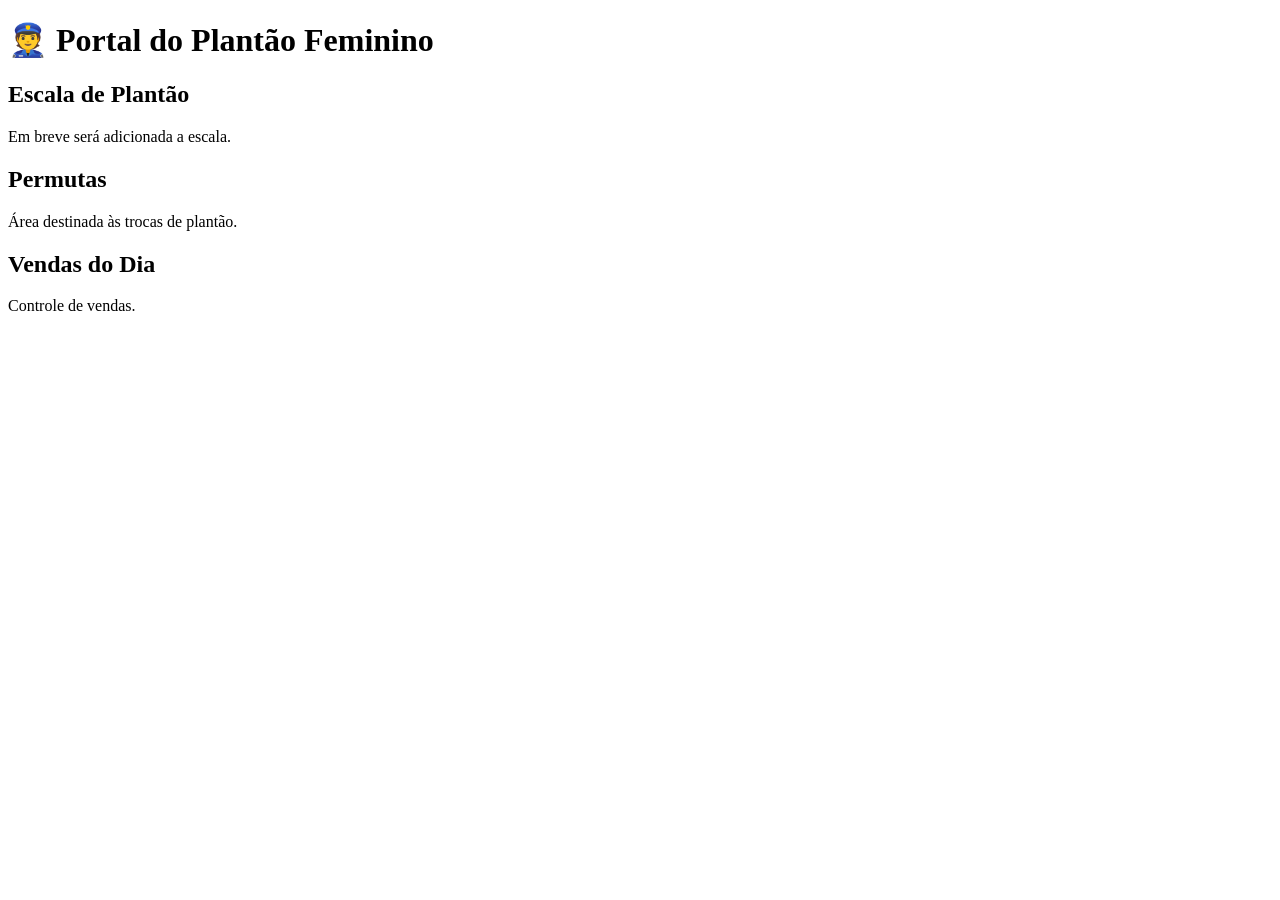
==== index.html @ c3fa6cb5 "Create index.html" ====
<!DOCTYPE html>
<html lang="pt-BR">
<head>
    <meta charset="UTF-8">
    <meta name="viewport" content="width=device-width, initial-scale=1.0">
    <title>Portal do Plantão Feminino</title>
</head>

<body>

    <h1>👮 Portal do Plantão Feminino</h1>

    <h2>Escala de Plantão</h2>
    <p>Em breve será adicionada a escala.</p>

    <h2>Permutas</h2>
    <p>Área destinada às trocas de plantão.</p>

    <h2>Vendas do Dia</h2>
    <p>Controle de vendas.</p>

</body>
</html>
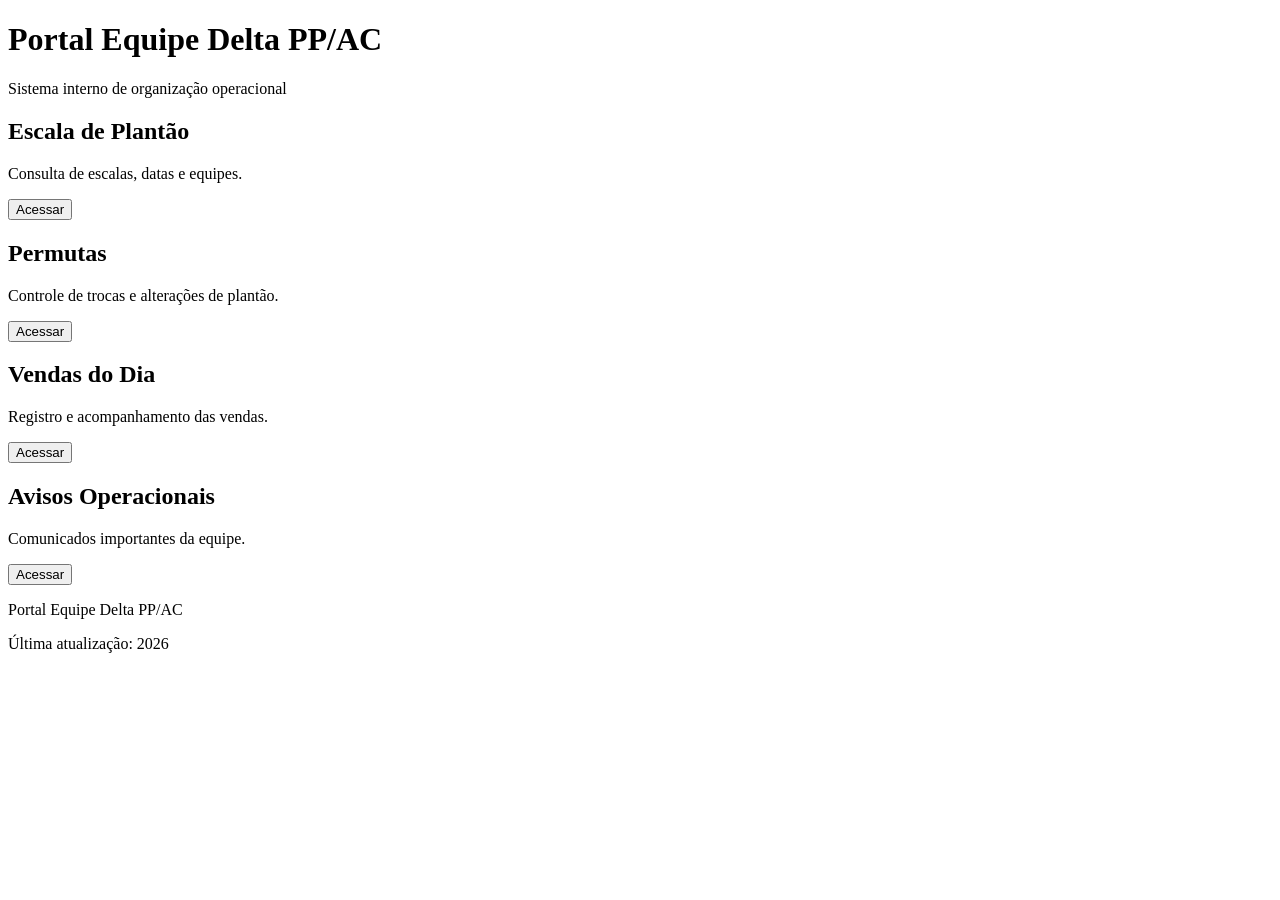
==== commit 4a0fccd8: "Update index.html" ====
--- a/index.html
+++ b/index.html
@@ -1,23 +1,52 @@
 <!DOCTYPE html>
 <html lang="pt-BR">
+
 <head>
     <meta charset="UTF-8">
     <meta name="viewport" content="width=device-width, initial-scale=1.0">
-    <title>Portal do Plantão Feminino</title>
+    <title>Portal Equipe Delta PP/AC</title>
 </head>
 
 <body>
 
-    <h1>👮 Portal do Plantão Feminino</h1>
+    <header>
+        <h1>Portal Equipe Delta PP/AC</h1>
+        <p>Sistema interno de organização operacional</p>
+    </header>
 
-    <h2>Escala de Plantão</h2>
-    <p>Em breve será adicionada a escala.</p>
+    <main>
 
-    <h2>Permutas</h2>
-    <p>Área destinada às trocas de plantão.</p>
+        <section class="card">
+            <h2>Escala de Plantão</h2>
+            <p>Consulta de escalas, datas e equipes.</p>
+            <button>Acessar</button>
+        </section>
 
-    <h2>Vendas do Dia</h2>
-    <p>Controle de vendas.</p>
+        <section class="card">
+            <h2>Permutas</h2>
+            <p>Controle de trocas e alterações de plantão.</p>
+            <button>Acessar</button>
+        </section>
+
+        <section class="card">
+            <h2>Vendas do Dia</h2>
+            <p>Registro e acompanhamento das vendas.</p>
+            <button>Acessar</button>
+        </section>
+
+        <section class="card">
+            <h2>Avisos Operacionais</h2>
+            <p>Comunicados importantes da equipe.</p>
+            <button>Acessar</button>
+        </section>
+
+    </main>
+
+    <footer>
+        <p>Portal Equipe Delta PP/AC</p>
+        <p>Última atualização: 2026</p>
+    </footer>
 
 </body>
+
 </html>
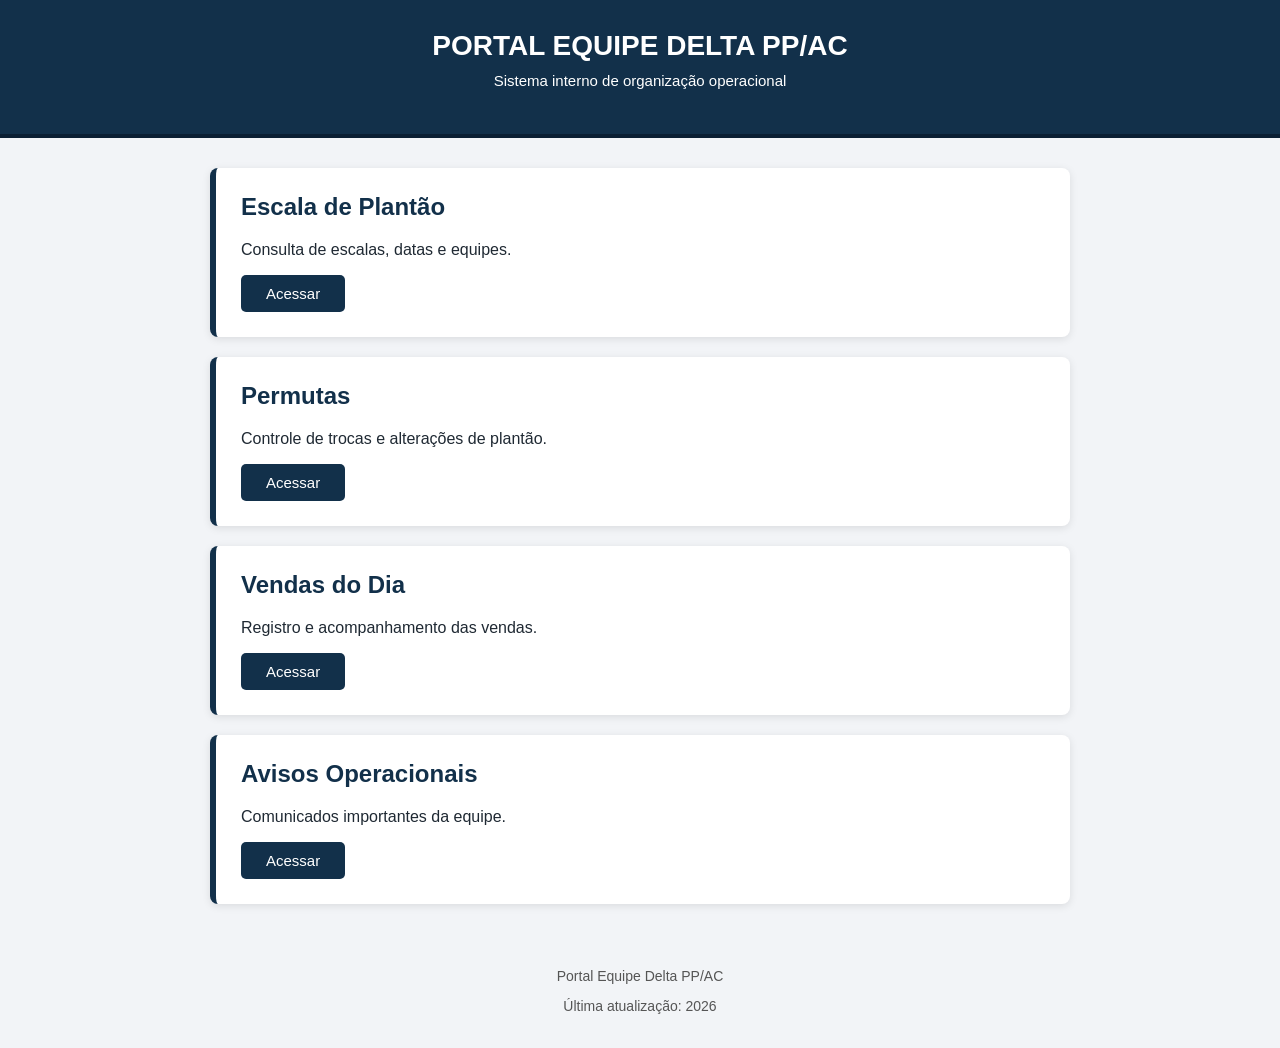
==== commit dd5322ec: "Update index.html" ====
--- a/index.html
+++ b/index.html
@@ -5,6 +5,7 @@
     <meta charset="UTF-8">
     <meta name="viewport" content="width=device-width, initial-scale=1.0">
     <title>Portal Equipe Delta PP/AC</title>
+<link rel="stylesheet" href="style.css">
 </head>
 
 <body>
--- a/style.css
+++ b/style.css
@@ -0,0 +1,70 @@
+* {
+    box-sizing: border-box;
+    font-family: Arial, Helvetica, sans-serif;
+}
+
+body {
+    margin: 0;
+    background-color: #f2f4f7;
+    color: #1f2933;
+}
+
+header {
+    background-color: #12304a;
+    color: white;
+    text-align: center;
+    padding: 30px 15px;
+    border-bottom: 4px solid #0b1f33;
+}
+
+header h1 {
+    margin: 0;
+    font-size: 28px;
+    text-transform: uppercase;
+}
+
+header p {
+    margin-top: 10px;
+    font-size: 15px;
+}
+
+main {
+    max-width: 900px;
+    margin: 30px auto;
+    padding: 0 20px;
+}
+
+.card {
+    background: white;
+    margin-bottom: 20px;
+    padding: 25px;
+    border-radius: 8px;
+    border-left: 6px solid #12304a;
+    box-shadow: 0 2px 8px rgba(0,0,0,0.1);
+}
+
+.card h2 {
+    margin-top: 0;
+    color: #12304a;
+}
+
+button {
+    background-color: #12304a;
+    color: white;
+    border: none;
+    padding: 10px 25px;
+    border-radius: 5px;
+    cursor: pointer;
+    font-size: 15px;
+}
+
+button:hover {
+    background-color: #1d527c;
+}
+
+footer {
+    text-align: center;
+    padding: 20px;
+    color: #555;
+    font-size: 14px;
+}
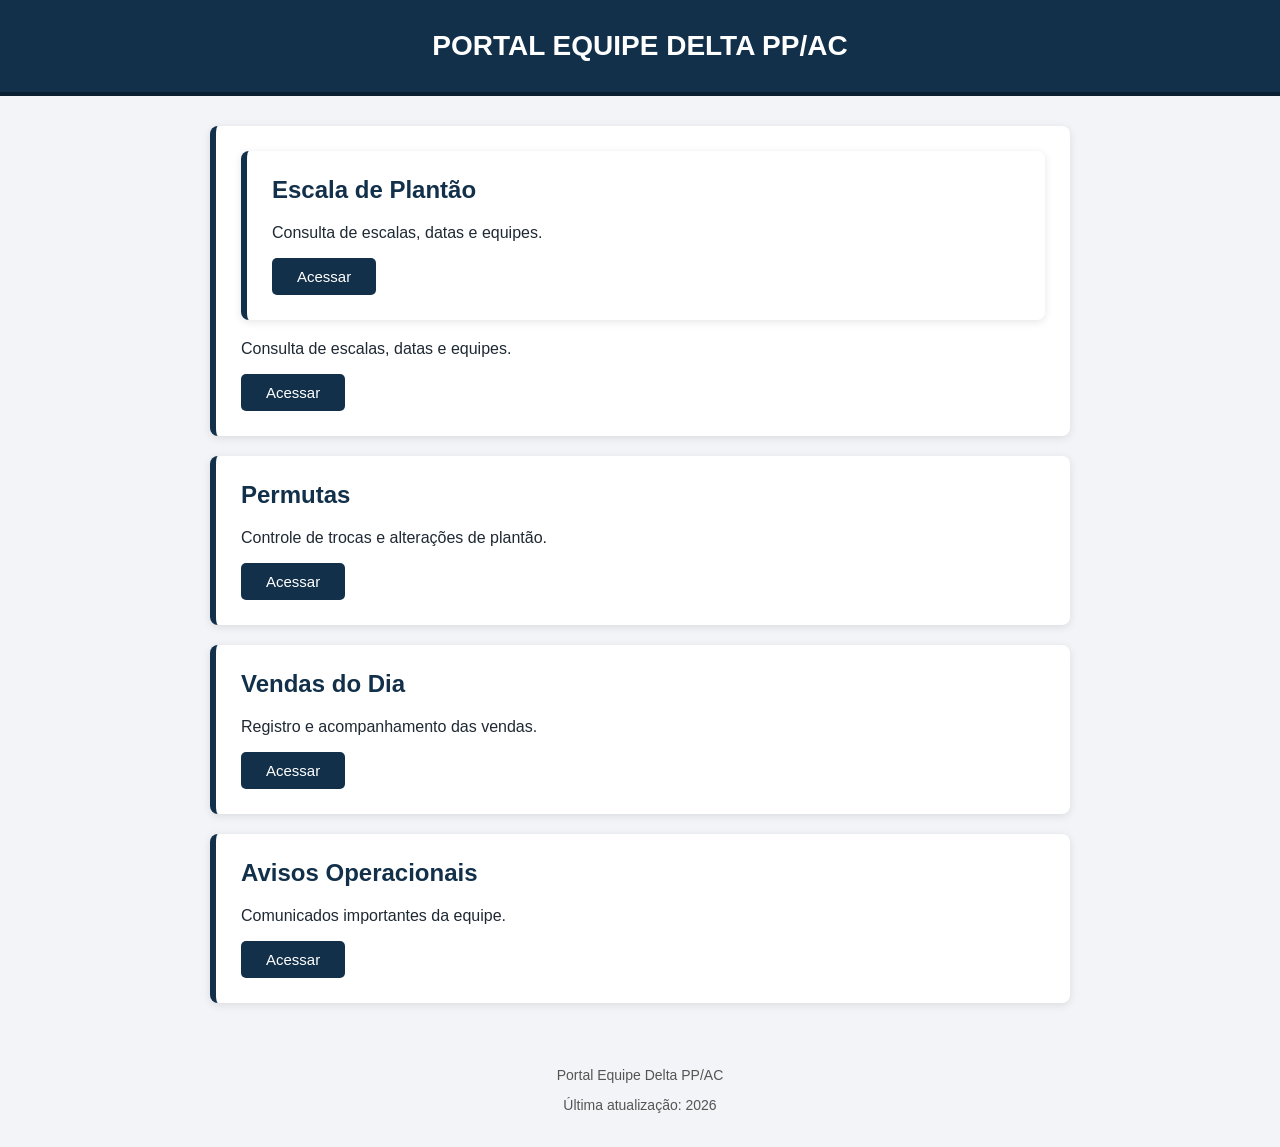
==== commit f4d10172: "Update index.html" ====
--- a/index.html
+++ b/index.html
@@ -12,13 +12,19 @@
 
     <header>
         <h1>Portal Equipe Delta PP/AC</h1>
-        <p>Sistema interno de organização operacional</p>
     </header>
 
     <main>
 
         <section class="card">
-            <h2>Escala de Plantão</h2>
+    <section class="card">
+    <h2>Escala de Plantão</h2>
+    <p>Consulta de escalas, datas e equipes.</p>
+
+    <a href="escala.html">
+        <button>Acessar</button>
+    </a>
+</section>
             <p>Consulta de escalas, datas e equipes.</p>
             <button>Acessar</button>
         </section>
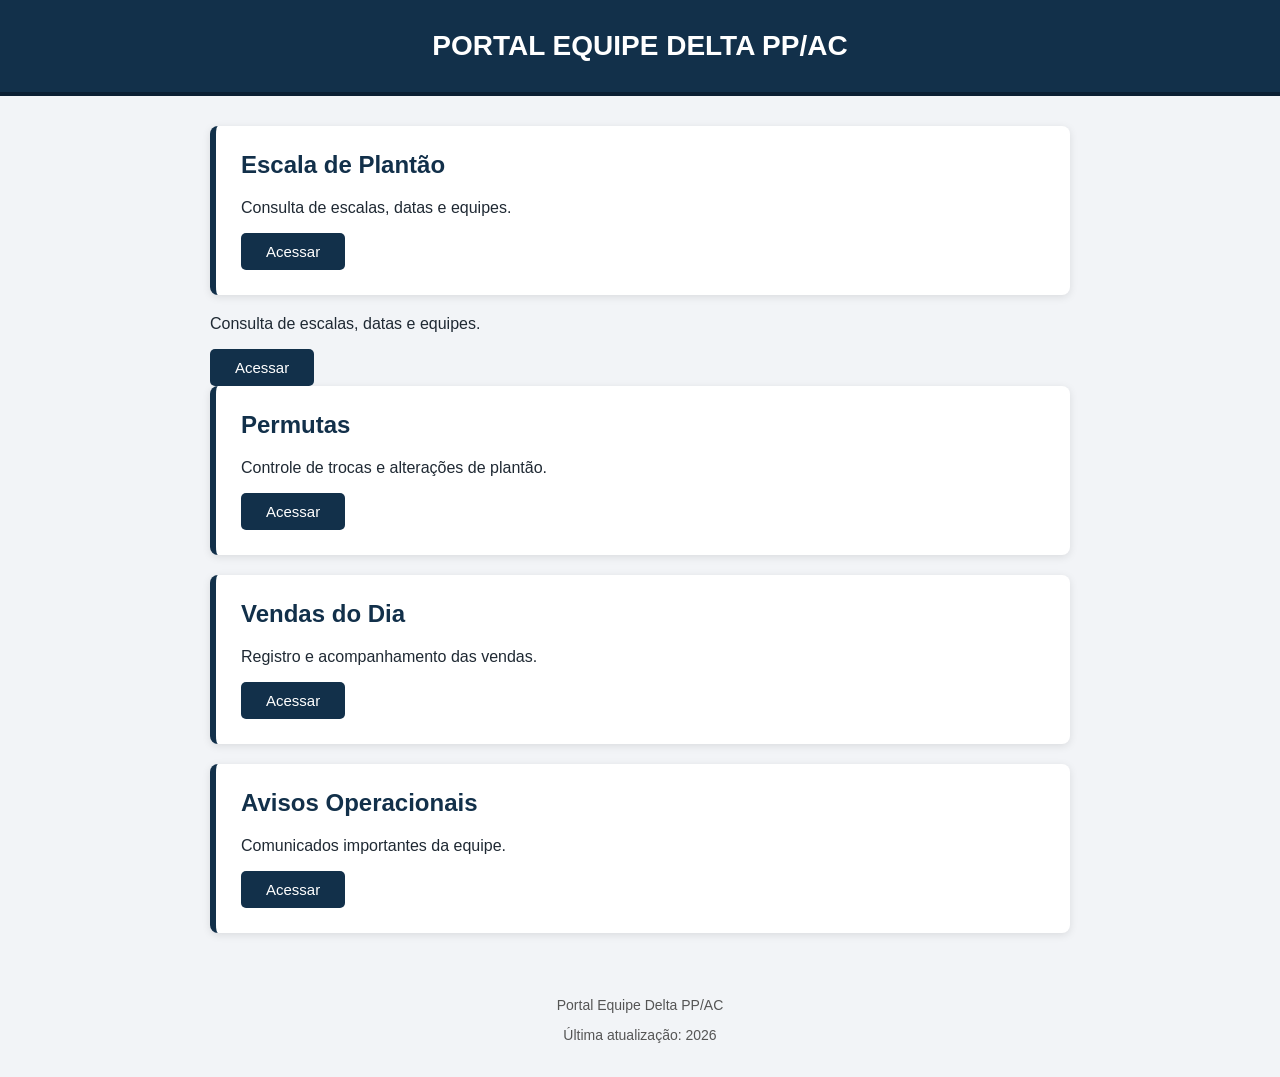
==== commit fcf75073: "Update index.html" ====
--- a/index.html
+++ b/index.html
@@ -17,13 +17,13 @@
     <main>
 
         <section class="card">
-    <section class="card">
     <h2>Escala de Plantão</h2>
     <p>Consulta de escalas, datas e equipes.</p>
 
     <a href="escala.html">
         <button>Acessar</button>
     </a>
+
 </section>
             <p>Consulta de escalas, datas e equipes.</p>
             <button>Acessar</button>
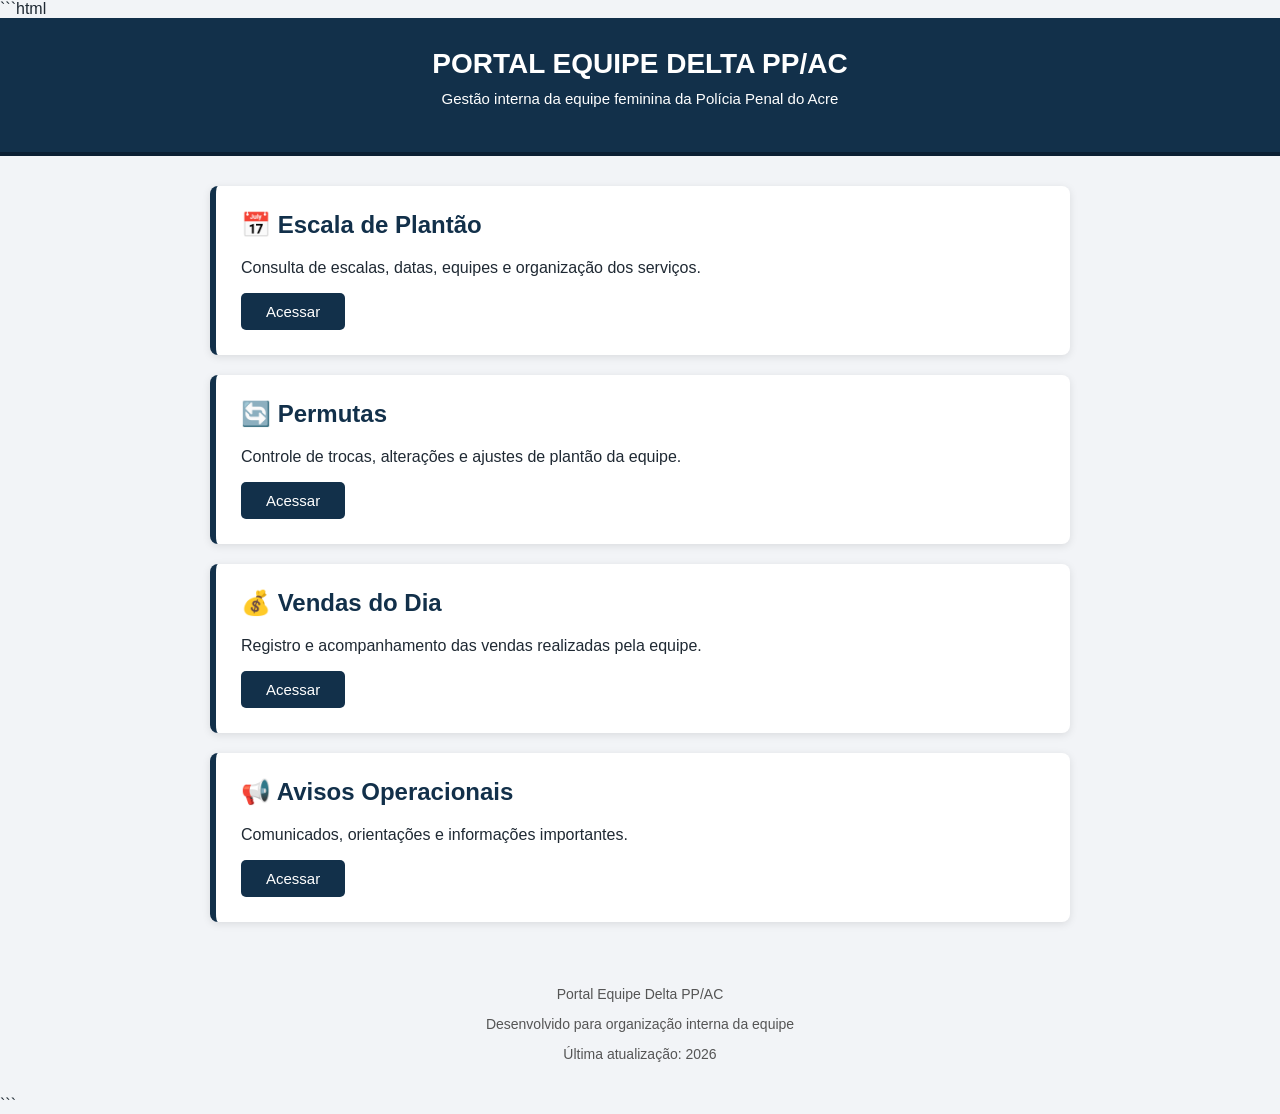
==== commit ae7d153b: "Update index.html" ====
--- a/index.html
+++ b/index.html
@@ -1,59 +1,71 @@
+```html
 <!DOCTYPE html>
 <html lang="pt-BR">
 
 <head>
     <meta charset="UTF-8">
     <meta name="viewport" content="width=device-width, initial-scale=1.0">
+
     <title>Portal Equipe Delta PP/AC</title>
-<link rel="stylesheet" href="style.css">
+
+    <link rel="stylesheet" href="style.css">
 </head>
 
 <body>
 
     <header>
         <h1>Portal Equipe Delta PP/AC</h1>
+        <p>Gestão interna da equipe feminina da Polícia Penal do Acre</p>
     </header>
+
 
     <main>
 
         <section class="card">
-    <h2>Escala de Plantão</h2>
-    <p>Consulta de escalas, datas e equipes.</p>
+            <h2>📅 Escala de Plantão</h2>
+            <p>Consulta de escalas, datas, equipes e organização dos serviços.</p>
 
-    <a href="escala.html">
-        <button>Acessar</button>
-    </a>
+            <a href="escala.html">
+                <button>Acessar</button>
+            </a>
+        </section>
 
-</section>
-            <p>Consulta de escalas, datas e equipes.</p>
+
+        <section class="card">
+            <h2>🔄 Permutas</h2>
+            <p>Controle de trocas, alterações e ajustes de plantão da equipe.</p>
+
             <button>Acessar</button>
         </section>
 
+
         <section class="card">
-            <h2>Permutas</h2>
-            <p>Controle de trocas e alterações de plantão.</p>
+            <h2>💰 Vendas do Dia</h2>
+            <p>Registro e acompanhamento das vendas realizadas pela equipe.</p>
+
             <button>Acessar</button>
         </section>
 
+
         <section class="card">
-            <h2>Vendas do Dia</h2>
-            <p>Registro e acompanhamento das vendas.</p>
+            <h2>📢 Avisos Operacionais</h2>
+            <p>Comunicados, orientações e informações importantes.</p>
+
             <button>Acessar</button>
         </section>
 
-        <section class="card">
-            <h2>Avisos Operacionais</h2>
-            <p>Comunicados importantes da equipe.</p>
-            <button>Acessar</button>
-        </section>
 
     </main>
 
+
     <footer>
         <p>Portal Equipe Delta PP/AC</p>
+        <p>Desenvolvido para organização interna da equipe</p>
         <p>Última atualização: 2026</p>
     </footer>
+
 
 </body>
 
 </html>
+```
